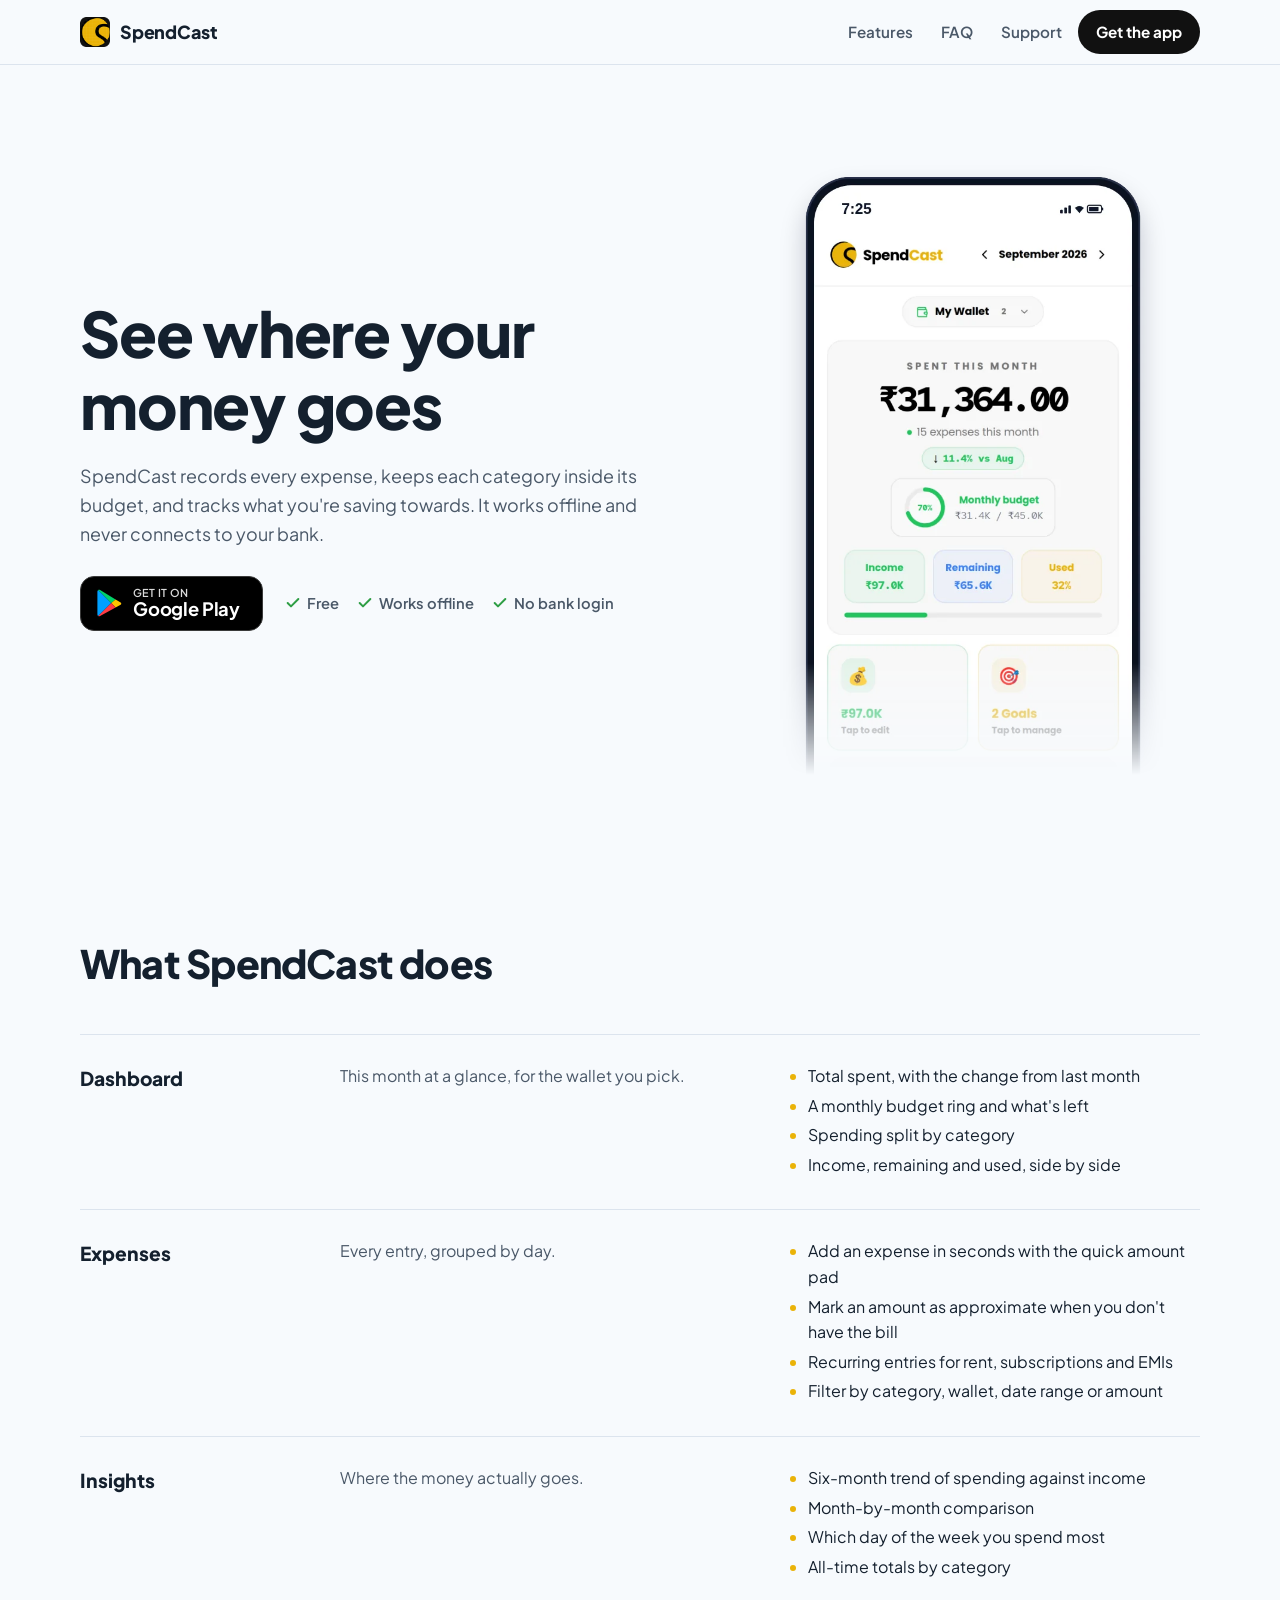
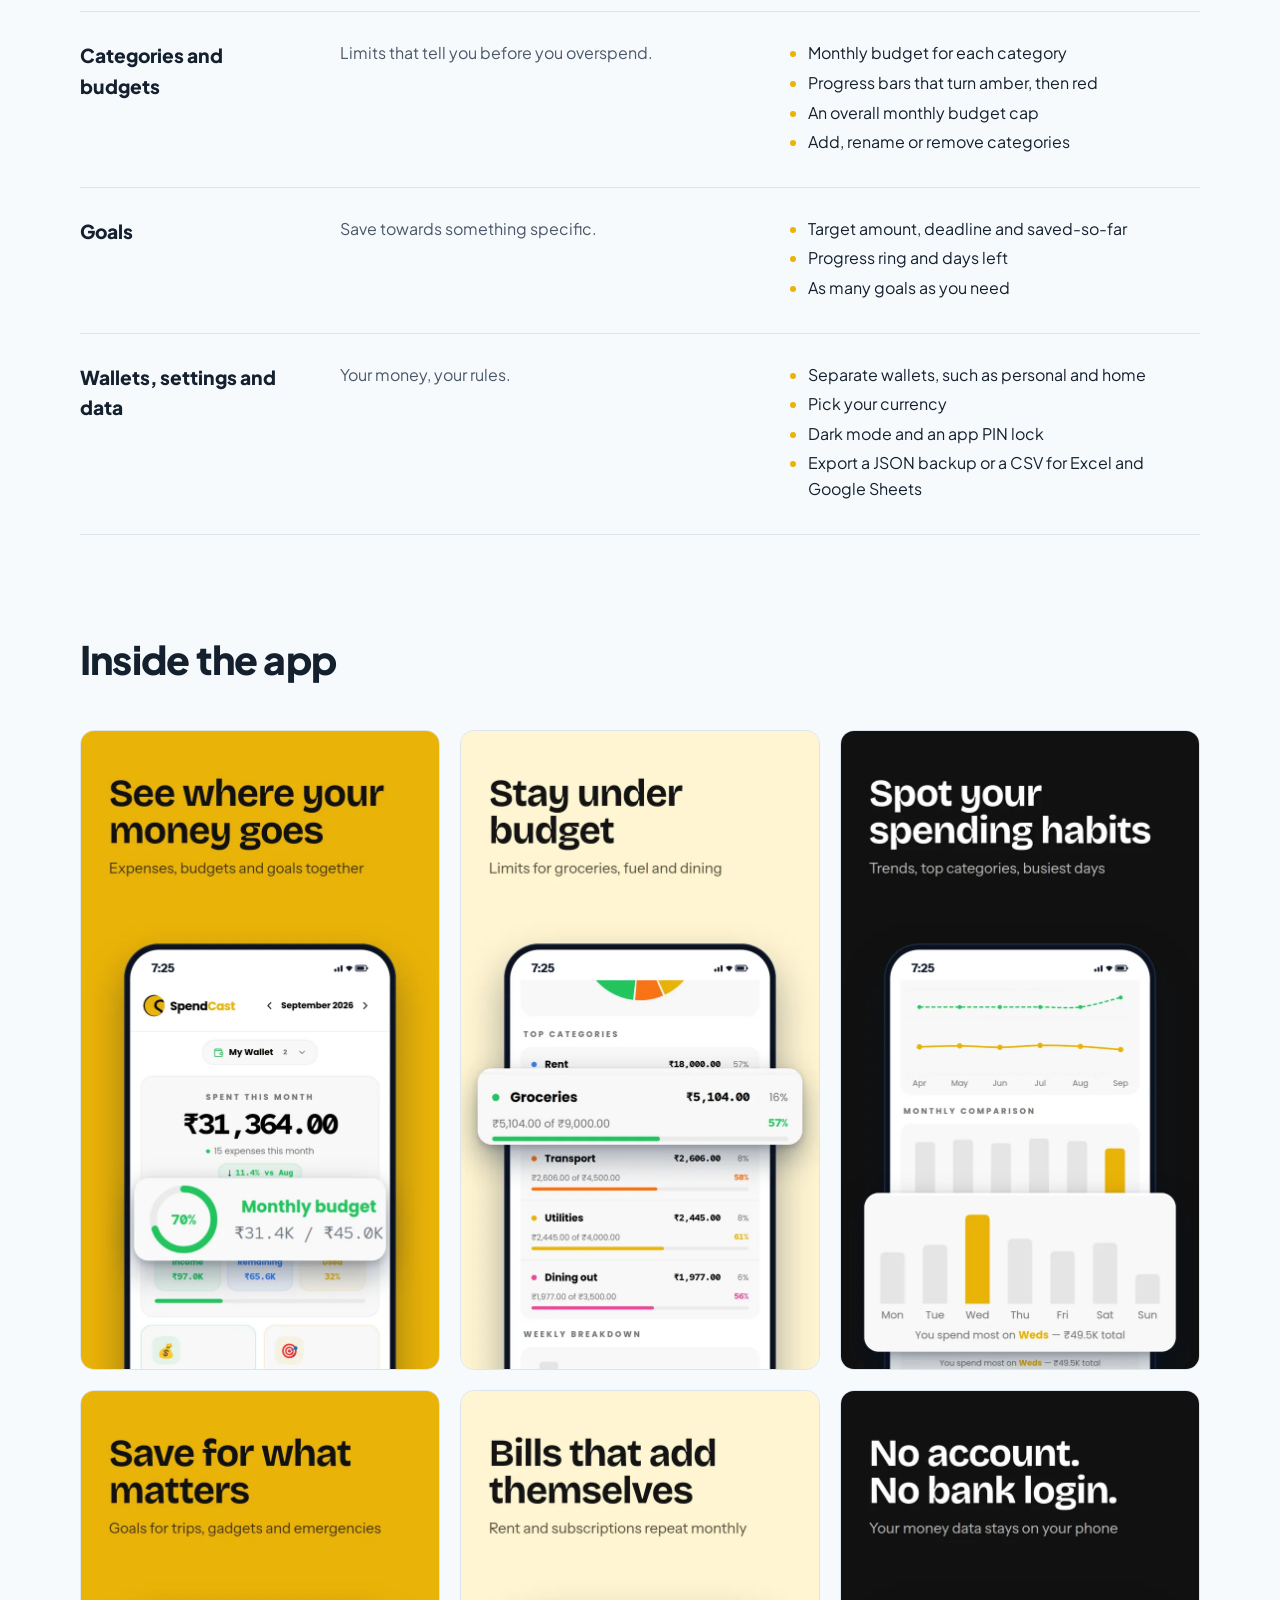
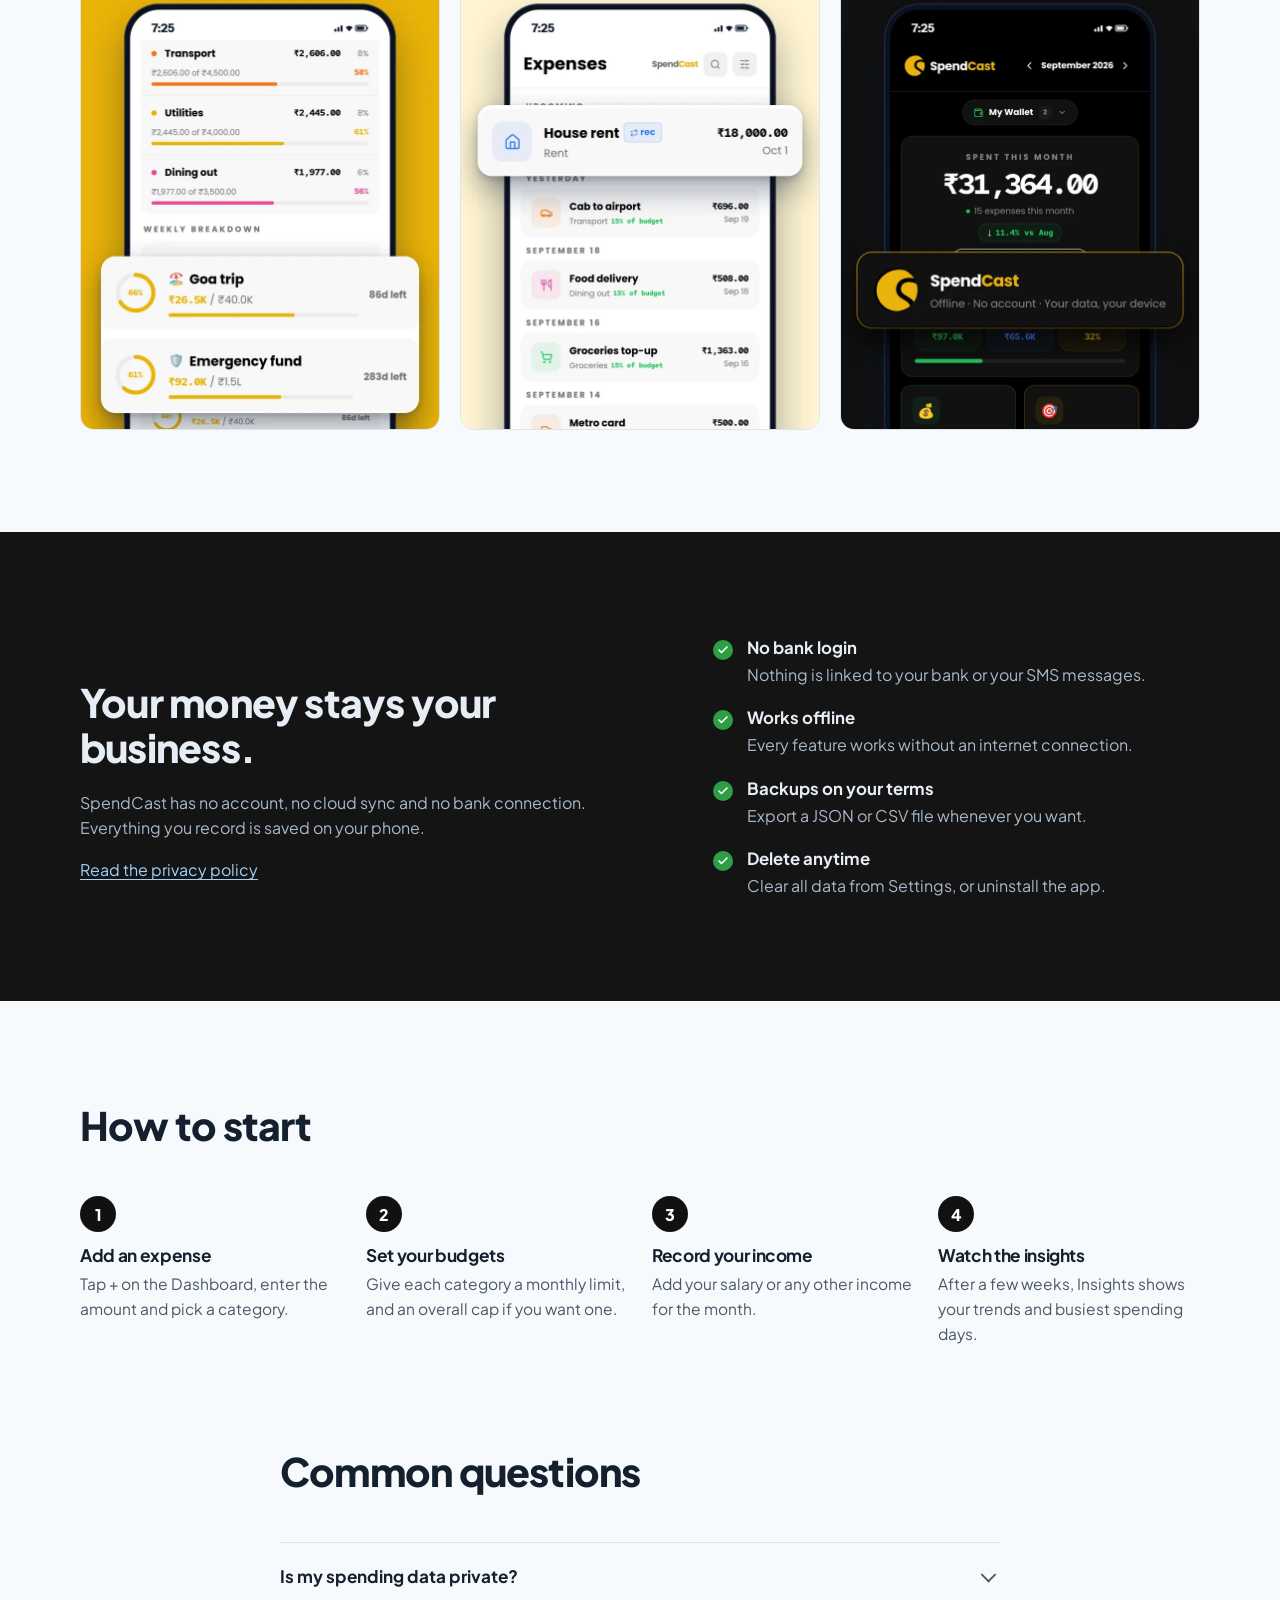
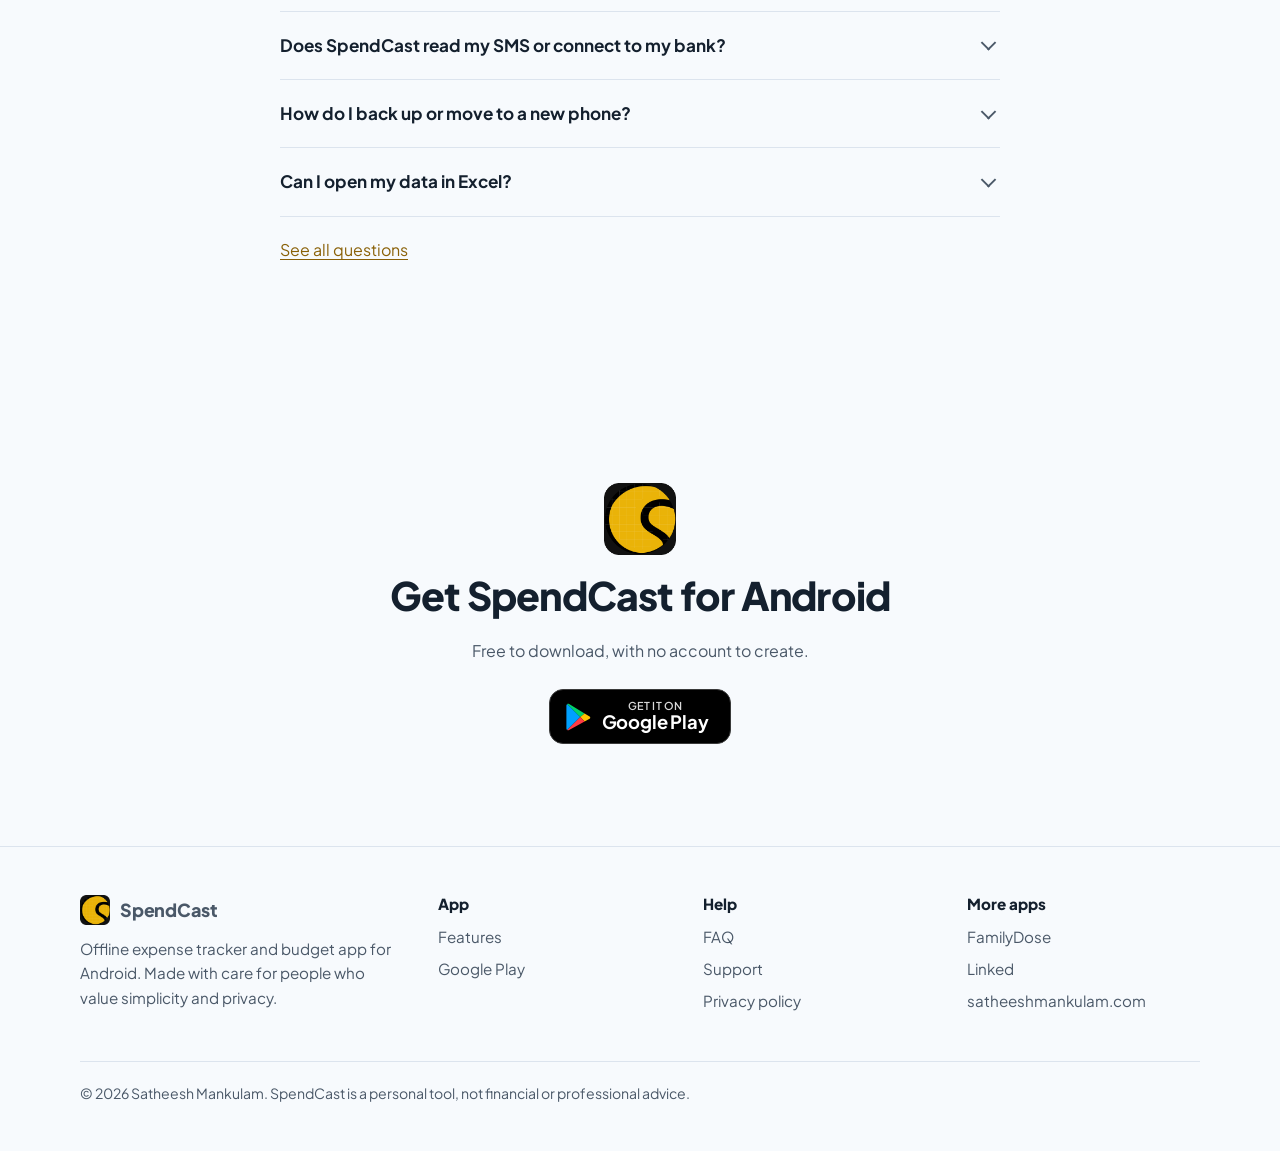
==== index.html @ 3e80326a "Add files via upload" ====
<!doctype html>
<html lang="en">
<head>
<meta charset="utf-8">
<meta name="viewport" content="width=device-width, initial-scale=1">
<title>SpendCast – Offline expense tracker and budget app for Android</title>
<meta name="description" content="Track daily expenses, set budgets for each category and save towards goals. Works offline, with no account and no bank login.">
<link rel="canonical" href="https://spendcast.netlify.app/">
<meta name="theme-color" content="#F7FAFD" media="(prefers-color-scheme: light)">
<meta name="theme-color" content="#0D1520" media="(prefers-color-scheme: dark)">
<link rel="icon" type="image/png" sizes="48x48" href="/assets/favicon-48.png">
<link rel="apple-touch-icon" href="/assets/apple-touch-icon.png">
<meta property="og:type" content="website">
<meta property="og:site_name" content="SpendCast">
<meta property="og:title" content="SpendCast – Offline expense tracker and budget app for Android">
<meta property="og:description" content="Track daily expenses, set budgets for each category and save towards goals. Works offline, with no account and no bank login.">
<meta property="og:url" content="https://spendcast.netlify.app/">
<meta property="og:image" content="https://spendcast.netlify.app/assets/og-image.png">
<meta name="twitter:card" content="summary_large_image">
<link rel="preconnect" href="https://fonts.googleapis.com">
<link rel="preconnect" href="https://fonts.gstatic.com" crossorigin>
<link rel="stylesheet" href="https://fonts.googleapis.com/css2?family=Plus+Jakarta+Sans:wght@400;600;700;800&display=swap">
<link rel="stylesheet" href="/assets/site.css">
<script src="/assets/analytics.js" defer></script>
<script type="application/ld+json">{"@context": "https://schema.org", "@type": "MobileApplication", "name": "SpendCast", "operatingSystem": "Android", "applicationCategory": "FinanceApplication", "description": "Track daily expenses, set budgets for each category and save towards goals. Works offline, with no account and no bank login.", "url": "https://spendcast.netlify.app/", "downloadUrl": "https://play.google.com/store/apps/details?id=com.satheesh.spendcast", "installUrl": "https://play.google.com/store/apps/details?id=com.satheesh.spendcast", "image": "https://spendcast.netlify.app/assets/logo-512.png", "screenshot": ["https://spendcast.netlify.app/assets/screenshot-01.webp", "https://spendcast.netlify.app/assets/screenshot-02.webp", "https://spendcast.netlify.app/assets/screenshot-03.webp", "https://spendcast.netlify.app/assets/screenshot-04.webp", "https://spendcast.netlify.app/assets/screenshot-05.webp", "https://spendcast.netlify.app/assets/screenshot-06.webp"], "offers": {"@type": "Offer", "price": "0", "priceCurrency": "INR"}, "author": {"@type": "Person", "name": "Satheesh Mankulam", "url": "https://satheeshmankulam.com"}}</script>
</head>
<body>
<a class="skip" href="#main">Skip to content</a>
<header class="site-header">
  <div class="wrap header-row">
    <a class="brand" href="/"><img src="/assets/logo-96.png" alt="" width="30" height="30">SpendCast</a>
    <button class="menu-btn" type="button" aria-expanded="false" aria-controls="site-nav">
      <span class="sr-only">Menu</span>
      <svg width="22" height="22" viewBox="0 0 24 24" fill="none" stroke="currentColor" stroke-width="2.2" stroke-linecap="round" aria-hidden="true"><line x1="4" y1="7" x2="20" y2="7"/><line x1="4" y1="12" x2="20" y2="12"/><line x1="4" y1="17" x2="20" y2="17"/></svg>
    </button>
    <nav class="nav" id="site-nav" aria-label="Main"><a href="/#features">Features</a><a href="/faq/">FAQ</a><a href="/support/">Support</a>
      <a class="btn" href="https://play.google.com/store/apps/details?id=com.satheesh.spendcast" rel="noopener">Get the app</a>
    </nav>
  </div>
</header>
<main id="main">
  <section class="hero"><div class="wrap hero-grid">
    <div>
      <h1>See where your money goes</h1>
      <p class="lede">SpendCast records every expense, keeps each category inside its budget, and tracks what you're saving towards. It works offline and never connects to your bank.</p>
      <div class="hero-actions"><a class="btn btn-play" href="https://play.google.com/store/apps/details?id=com.satheesh.spendcast" rel="noopener"><svg viewBox="0 0 26 28" aria-hidden="true"><path fill="#00A0FF" d="M1.2 1 14.3 14 1.2 27c-.5-.3-.8-.9-.8-1.6V2.6c0-.7.3-1.3.8-1.6z"/><path fill="#00D26A" d="M1.2 1c.5-.3 1.2-.3 1.9.1L18.6 10.6 14.3 14z"/><path fill="#FFC400" d="m18.6 10.6 5 2.8c.9.5.9 1.8 0 2.3l-5 2.8-4.3-4.5z"/><path fill="#FF3B44" d="M14.3 14l4.3 4.5L3.1 26.9c-.7.4-1.4.4-1.9.1z"/></svg><span><small>GET IT ON</small>Google Play</span></a><ul class="facts"><li><svg viewBox="0 0 24 24" fill="none" stroke="currentColor" stroke-width="3" stroke-linecap="round" stroke-linejoin="round" aria-hidden="true"><polyline points="20 6 9 17 4 12"/></svg>Free</li><li><svg viewBox="0 0 24 24" fill="none" stroke="currentColor" stroke-width="3" stroke-linecap="round" stroke-linejoin="round" aria-hidden="true"><polyline points="20 6 9 17 4 12"/></svg>Works offline</li><li><svg viewBox="0 0 24 24" fill="none" stroke="currentColor" stroke-width="3" stroke-linecap="round" stroke-linejoin="round" aria-hidden="true"><polyline points="20 6 9 17 4 12"/></svg>No bank login</li></ul></div>
    </div>
    <picture class="hero-phone">
      <source srcset="/assets/hero-phone-dark.webp" media="(prefers-color-scheme: dark)">
      <img src="/assets/hero-phone.webp" width="760" height="1040" alt="SpendCast dashboard showing this month's spending, the monthly budget ring and category totals">
    </picture>
  </div></section>

  <section class="section" id="features" aria-labelledby="ft"><div class="wrap">
    <div class="section-head"><h2 id="ft">What SpendCast does</h2></div>
    <div class="tab-groups"><div class="tab-group"><div class="tab-name">Dashboard</div><p>This month at a glance, for the wallet you pick.</p><ul><li>Total spent, with the change from last month</li><li>A monthly budget ring and what's left</li><li>Spending split by category</li><li>Income, remaining and used, side by side</li></ul></div><div class="tab-group"><div class="tab-name">Expenses</div><p>Every entry, grouped by day.</p><ul><li>Add an expense in seconds with the quick amount pad</li><li>Mark an amount as approximate when you don't have the bill</li><li>Recurring entries for rent, subscriptions and EMIs</li><li>Filter by category, wallet, date range or amount</li></ul></div><div class="tab-group"><div class="tab-name">Insights</div><p>Where the money actually goes.</p><ul><li>Six-month trend of spending against income</li><li>Month-by-month comparison</li><li>Which day of the week you spend most</li><li>All-time totals by category</li></ul></div><div class="tab-group"><div class="tab-name">Categories and budgets</div><p>Limits that tell you before you overspend.</p><ul><li>Monthly budget for each category</li><li>Progress bars that turn amber, then red</li><li>An overall monthly budget cap</li><li>Add, rename or remove categories</li></ul></div><div class="tab-group"><div class="tab-name">Goals</div><p>Save towards something specific.</p><ul><li>Target amount, deadline and saved-so-far</li><li>Progress ring and days left</li><li>As many goals as you need</li></ul></div><div class="tab-group"><div class="tab-name">Wallets, settings and data</div><p>Your money, your rules.</p><ul><li>Separate wallets, such as personal and home</li><li>Pick your currency</li><li>Dark mode and an app PIN lock</li><li>Export a JSON backup or a CSV for Excel and Google Sheets</li></ul></div></div>
  </div></section>

  <section class="section" style="padding-top:0" aria-labelledby="sc"><div class="wrap">
    <div class="section-head"><h2 id="sc">Inside the app</h2></div>
    <div class="screens"><figure><img src="/assets/screenshot-01.webp" width="720" height="1280" loading="lazy" alt="SpendCast screenshot 1"></figure><figure><img src="/assets/screenshot-02.webp" width="720" height="1280" loading="lazy" alt="SpendCast screenshot 2"></figure><figure><img src="/assets/screenshot-03.webp" width="720" height="1280" loading="lazy" alt="SpendCast screenshot 3"></figure><figure><img src="/assets/screenshot-04.webp" width="720" height="1280" loading="lazy" alt="SpendCast screenshot 4"></figure><figure><img src="/assets/screenshot-05.webp" width="720" height="1280" loading="lazy" alt="SpendCast screenshot 5"></figure><figure><img src="/assets/screenshot-06.webp" width="720" height="1280" loading="lazy" alt="SpendCast screenshot 6"></figure></div>
  </div></section>

  <section class="section band" aria-labelledby="pv"><div class="wrap band-grid">
    <div><h2 id="pv">Your money stays your business.</h2><p>SpendCast has no account, no cloud sync and no bank connection. Everything you record is saved on your phone.</p><p><a href="/privacy/">Read the privacy policy</a></p></div>
    <ul class="promise"><li><strong>No bank login</strong>Nothing is linked to your bank or your SMS messages.</li><li><strong>Works offline</strong>Every feature works without an internet connection.</li><li><strong>Backups on your terms</strong>Export a JSON or CSV file whenever you want.</li><li><strong>Delete anytime</strong>Clear all data from Settings, or uninstall the app.</li></ul>
  </div></section>

  <section class="section" aria-labelledby="hw"><div class="wrap">
    <div class="section-head"><h2 id="hw">How to start</h2></div>
    <ol class="steps"><li><h3>Add an expense</h3><p>Tap + on the Dashboard, enter the amount and pick a category.</p></li><li><h3>Set your budgets</h3><p>Give each category a monthly limit, and an overall cap if you want one.</p></li><li><h3>Record your income</h3><p>Add your salary or any other income for the month.</p></li><li><h3>Watch the insights</h3><p>After a few weeks, Insights shows your trends and busiest spending days.</p></li></ol>
  </div></section>

  <section class="section" style="padding-top:0" aria-labelledby="fq"><div class="narrow">
    <div class="section-head"><h2 id="fq">Common questions</h2></div>
    <div class="faq"><details><summary>Is my spending data private?</summary><div class="answer"><p>Yes. Everything you enter is stored only on your phone. SpendCast has no account, no cloud sync and no servers.</p></div></details><details><summary>Does SpendCast read my SMS or connect to my bank?</summary><div class="answer"><p>No. It never reads your messages and never connects to a bank. You enter expenses yourself, which is why it needs no sensitive permissions.</p></div></details><details><summary>How do I back up or move to a new phone?</summary><div class="answer"><p>Open Settings, tap Export / Backup and save the JSON file. On the new phone, install SpendCast and use Import / Restore.</p></div></details><details><summary>Can I open my data in Excel?</summary><div class="answer"><p>Yes. Settings has Export as CSV, which opens in Excel, Numbers or Google Sheets.</p></div></details></div>
    <p style="margin-top:20px"><a href="/faq/">See all questions</a></p>
  </div></section>

  <section class="section cta" aria-labelledby="ct"><div class="narrow">
    <img src="/assets/logo-512.png" width="72" height="72" alt="">
    <h2 id="ct">Get SpendCast for Android</h2>
    <p>Free to download, with no account to create.</p>
    <a class="btn btn-play" href="https://play.google.com/store/apps/details?id=com.satheesh.spendcast" rel="noopener"><svg viewBox="0 0 26 28" aria-hidden="true"><path fill="#00A0FF" d="M1.2 1 14.3 14 1.2 27c-.5-.3-.8-.9-.8-1.6V2.6c0-.7.3-1.3.8-1.6z"/><path fill="#00D26A" d="M1.2 1c.5-.3 1.2-.3 1.9.1L18.6 10.6 14.3 14z"/><path fill="#FFC400" d="m18.6 10.6 5 2.8c.9.5.9 1.8 0 2.3l-5 2.8-4.3-4.5z"/><path fill="#FF3B44" d="M14.3 14l4.3 4.5L3.1 26.9c-.7.4-1.4.4-1.9.1z"/></svg><span><small>GET IT ON</small>Google Play</span></a>
  </div></section>
</main>
<footer class="site-footer">
  <div class="wrap">
    <div class="footer-grid">
      <div>
        <a class="brand" href="/"><img src="/assets/logo-96.png" alt="" width="30" height="30">SpendCast</a>
        <p class="about" style="margin-top:12px">Offline expense tracker and budget app for Android. Made with care for people who value simplicity and privacy.</p>
      </div>
      <div><h2>App</h2><ul>
        <li><a href="/#features">Features</a></li>
        <li><a href="https://play.google.com/store/apps/details?id=com.satheesh.spendcast" rel="noopener">Google Play</a></li>
      </ul></div>
      <div><h2>Help</h2><ul>
        <li><a href="/faq/">FAQ</a></li>
        <li><a href="/support/">Support</a></li>
        <li><a href="/privacy/">Privacy policy</a></li>
      </ul></div>
      <div><h2>More apps</h2><ul><li><a href="https://play.google.com/store/apps/details?id=com.familydose.app" rel="noopener">FamilyDose</a></li><li><a href="https://play.google.com/store/apps/details?id=com.satheesh.linkvault" rel="noopener">Linked</a></li>
        <li><a href="https://satheeshmankulam.com" rel="noopener">satheeshmankulam.com</a></li>
      </ul></div>
    </div>
    <p class="footer-base">&copy; <span data-year>2026</span> Satheesh Mankulam. SpendCast is a personal tool, not financial or professional advice.</p>
  </div>
</footer>
<script src="/assets/site.js" defer></script>
</body>
</html>
---- assets/site.css ----
/* =========================================================
   FamilyDose website — shared styles
   Colours come from the app (blue #2196F3) and the logo (red/green).
   Edit the tokens below to re-theme every page at once.
   ========================================================= */

:root {
  --paper: #F7FAFD;
  --surface: #FFFFFF;
  --ink: #14202E;
  --ink-2: #4A5868;
  --line: #DCE4EE;
  --brand: #EAB308;
  --link: #8A6108;
  --btn-bg: #111111;
  --btn-ink: #FFFFFF;
  --tint: #FDF3CF;
  --red: #E53935;
  --green: #2E9E45;
  --band: #141414;
  --band-ink: #E7EDF5;
  --band-ink-2: #A9B8C9;

  --font: "Plus Jakarta Sans", system-ui, -apple-system, "Segoe UI", Roboto, sans-serif;
  --font-ml: "Noto Sans Malayalam", "Plus Jakarta Sans", sans-serif;
  --font-hi: "Noto Sans Devanagari", "Plus Jakarta Sans", sans-serif;

  --wrap: 1120px;
  --r-lg: 22px;
  --r-md: 14px;
  --r-sm: 10px;
}

@media (prefers-color-scheme: dark) {
  :root:not([data-theme="light"]) {
    --paper: #0D1520;
    --surface: #152131;
    --ink: #E7EDF5;
    --ink-2: #A3B3C5;
    --line: #243447;
    --link: #FACC15;
    --btn-bg: #EAB308;
    --btn-ink: #141414;
    --tint: #3A2D05;
    --red: #FF6B6B;
    --green: #5CCB72;
    --band: #152131;
  }
}
:root[data-theme="dark"] {
  --paper: #0D1520;
  --surface: #152131;
  --ink: #E7EDF5;
  --ink-2: #A3B3C5;
  --line: #243447;
  --link: #FACC15;
  --btn-bg: #EAB308;
  --btn-ink: #141414;
  --tint: #3A2D05;
  --red: #FF6B6B;
  --green: #5CCB72;
  --band: #152131;
}

/* ---------- Base ---------- */
*, *::before, *::after { box-sizing: border-box; }
html { -webkit-text-size-adjust: 100%; scroll-behavior: smooth; }
@media (prefers-reduced-motion: reduce) { html { scroll-behavior: auto; } }
body {
  margin: 0;
  background: var(--paper);
  color: var(--ink);
  font-family: var(--font);
  font-size: 1rem;
  line-height: 1.6;
  overflow-x: hidden;
}
img { max-width: 100%; height: auto; display: block; }
a { color: var(--link); text-underline-offset: 3px; }
a:hover { text-decoration-thickness: 2px; }
:focus-visible { outline: 3px solid var(--brand); outline-offset: 3px; border-radius: 6px; }
h1, h2, h3 { line-height: 1.15; letter-spacing: -0.02em; margin: 0 0 0.5em; }
h1 { font-size: clamp(2.3rem, 5.2vw, 3.9rem); font-weight: 800; }
h2 { font-size: clamp(1.7rem, 3.2vw, 2.45rem); font-weight: 800; }
h3 { font-size: 1.25rem; font-weight: 700; }
p { margin: 0 0 1em; }
.wrap { width: min(100% - 40px, var(--wrap)); margin-inline: auto; }
.narrow { width: min(100% - 40px, 720px); margin-inline: auto; }
.muted { color: var(--ink-2); }
.skip {
  position: absolute; left: -999px; top: 8px; padding: 10px 14px;
  background: var(--surface); color: var(--ink); z-index: 100; border-radius: var(--r-sm);
}
.skip:focus { left: 8px; }
.sr-only { position: absolute; width: 1px; height: 1px; overflow: hidden; clip: rect(0 0 0 0); white-space: nowrap; }

/* ---------- Header ---------- */
.site-header {
  position: sticky; top: 0; z-index: 50;
  background: color-mix(in srgb, var(--paper) 88%, transparent);
  backdrop-filter: saturate(1.4) blur(10px);
  -webkit-backdrop-filter: saturate(1.4) blur(10px);
  border-bottom: 1px solid var(--line);
}
.header-row { display: flex; align-items: center; gap: 24px; min-height: 64px; }
.brand { display: flex; align-items: center; gap: 10px; color: var(--ink); text-decoration: none; font-weight: 800; font-size: 1.12rem; letter-spacing: -0.01em; }
.brand img { width: 30px; height: 30px; }
.nav { margin-left: auto; display: flex; align-items: center; gap: 4px; }
.nav a:not(.btn) {
  color: var(--ink-2); text-decoration: none; font-weight: 600; font-size: 0.95rem;
  padding: 8px 12px; border-radius: var(--r-sm);
}
.nav a:not(.btn):hover { color: var(--ink); background: var(--tint); }
.nav a[aria-current="page"] { color: var(--ink); }
.menu-btn { display: none; }

@media (max-width: 820px) {
  .menu-btn {
    display: inline-flex; margin-left: auto; align-items: center; justify-content: center;
    width: 44px; height: 44px; border: 1px solid var(--line); border-radius: var(--r-sm);
    background: var(--surface); color: var(--ink); cursor: pointer;
  }
  .nav {
    display: none; position: absolute; left: 0; right: 0; top: 100%;
    flex-direction: column; align-items: stretch; gap: 0;
    background: var(--paper); border-bottom: 1px solid var(--line); padding: 8px 20px 16px;
  }
  .nav.open { display: flex; }
  .nav a:not(.btn) { padding: 12px 4px; font-size: 1rem; border-radius: 0; border-bottom: 1px solid var(--line); }
  .nav .btn { margin-top: 12px; justify-content: center; }
}

/* ---------- Buttons ---------- */
.btn {
  display: inline-flex; align-items: center; gap: 10px;
  font: inherit; font-weight: 700; font-size: 0.95rem;
  padding: 10px 18px; border-radius: 999px; text-decoration: none; cursor: pointer;
  background: var(--btn-bg); color: var(--btn-ink); border: 0;
}
.btn:hover { filter: brightness(1.06); }
.btn-play {
  background: #000; color: #fff; padding: 10px 22px 10px 16px; border-radius: 14px;
  border: 1px solid #3a3a3a; line-height: 1.1;
}
.btn-play svg { width: 26px; height: 28px; flex: none; }
.btn-play small { display: block; font-size: 0.68rem; font-weight: 600; opacity: 0.85; letter-spacing: 0.02em; }
.btn-play span { font-size: 1.15rem; font-weight: 700; letter-spacing: -0.01em; }

/* ---------- Hero ---------- */
.hero { padding: clamp(40px, 7vw, 88px) 0 clamp(32px, 5vw, 64px); }
.hero-grid { display: grid; grid-template-columns: 1.15fr 0.85fr; gap: clamp(24px, 4vw, 56px); align-items: center; }
.hero h1 { margin-bottom: 0.35em; max-width: 15ch; }
.said-in { margin: 0 0 28px; padding: 0; list-style: none; display: grid; gap: 6px; }
.said-in li { color: var(--ink-2); font-weight: 600; font-size: clamp(1.05rem, 2vw, 1.35rem); line-height: 1.45; }
.said-in li:lang(ml) { font-family: var(--font-ml); }
.said-in li:lang(hi) { font-family: var(--font-hi); }
.hero .lede { font-size: 1.12rem; color: var(--ink-2); max-width: 46ch; margin-bottom: 28px; }
.hero-actions { display: flex; flex-wrap: wrap; align-items: center; gap: 14px 22px; }
.facts { display: flex; flex-wrap: wrap; gap: 8px 18px; margin: 0; padding: 0; list-style: none; font-size: 0.92rem; font-weight: 600; color: var(--ink-2); }
.facts li { display: flex; align-items: center; gap: 6px; }
.facts svg { width: 16px; height: 16px; color: var(--green); flex: none; }
.hero-phone {
  display: block; justify-self: center; width: min(100%, 460px);
  -webkit-mask-image: linear-gradient(to bottom, #000 82%, transparent 100%);
          mask-image: linear-gradient(to bottom, #000 82%, transparent 100%);
}
@media (max-width: 820px) {
  .hero-grid { grid-template-columns: 1fr; }
  .hero-phone { width: min(100%, 340px); order: 2; }
}

/* ---------- Sections ---------- */
.section { padding: clamp(56px, 8vw, 104px) 0; }
.section-head { max-width: 640px; margin-bottom: clamp(28px, 4vw, 48px); }
.section-head p { font-size: 1.08rem; color: var(--ink-2); margin: 0; }

/* Features grouped by the app's own tabs */
.tab-groups { display: grid; gap: 0; border-top: 1px solid var(--line); }
.tab-group {
  display: grid; grid-template-columns: 220px 1fr 1fr; gap: 12px 40px;
  padding: 28px 0; border-bottom: 1px solid var(--line); align-items: start;
}
.tab-name { display: flex; align-items: center; gap: 12px; font-weight: 800; font-size: 1.2rem; }
.tab-icon {
  width: 40px; height: 40px; border-radius: 12px; display: grid; place-items: center;
  background: var(--tint); color: var(--brand); flex: none;
}
.tab-icon svg { width: 20px; height: 20px; }
.tab-group p { margin: 0; color: var(--ink-2); }
.tab-group ul { margin: 0; padding-left: 1.1em; }
.tab-group li { margin-bottom: 4px; }
.tab-group li::marker { color: var(--brand); }
@media (max-width: 900px) {
  .tab-group { grid-template-columns: 1fr; gap: 10px; }
}

/* Screens */
.screens {
  display: grid; grid-template-columns: repeat(3, 1fr); gap: 20px;
}
.screens figure { margin: 0; }
.screens img { border-radius: var(--r-md); border: 1px solid var(--line); aspect-ratio: 9 / 16; object-fit: cover; width: 100%; }
@media (max-width: 820px) {
  .screens {
    grid-template-columns: none; grid-auto-flow: column; grid-auto-columns: 62%;
    overflow-x: auto; scroll-snap-type: x mandatory; padding-bottom: 12px;
    margin-inline: -20px; padding-inline: 20px; scroll-padding-inline: 20px;
  }
  .screens figure { scroll-snap-align: start; }
}

/* Privacy band */
.band { background: var(--band); color: var(--band-ink); }
:root[data-theme="dark"] .band { border-block: 1px solid var(--line); }
@media (prefers-color-scheme: dark) { :root:not([data-theme="light"]) .band { border-block: 1px solid var(--line); } }
.band h2 { max-width: 20ch; }
.band p, .band li { color: var(--band-ink-2); }
.band a { color: #9FD2FB; }
.band-grid { display: grid; grid-template-columns: 1.2fr 1fr; gap: 48px; align-items: end; }
.promise { list-style: none; margin: 0; padding: 0; display: grid; gap: 18px; }
.promise li { padding-left: 34px; position: relative; }
.promise strong { color: var(--band-ink); display: block; font-size: 1.05rem; }
.promise li::before {
  content: ""; position: absolute; left: 0; top: 5px; width: 20px; height: 20px; border-radius: 50%;
  background: #2E9E45 url("data:image/svg+xml,%3Csvg xmlns='http://www.w3.org/2000/svg' viewBox='0 0 24 24' fill='none' stroke='white' stroke-width='3.2' stroke-linecap='round' stroke-linejoin='round'%3E%3Cpolyline points='20 6 9 17 4 12'/%3E%3C/svg%3E") center / 12px no-repeat;
}
@media (max-width: 820px) { .band-grid { grid-template-columns: 1fr; gap: 28px; } }

/* Steps (a real sequence, so numbers carry meaning) */
.steps { list-style: none; counter-reset: step; margin: 0; padding: 0; display: grid; grid-template-columns: repeat(4, 1fr); gap: 24px; }
.steps li { counter-increment: step; }
.steps li::before {
  content: counter(step); display: grid; place-items: center; width: 36px; height: 36px; border-radius: 50%;
  background: var(--btn-bg); color: var(--btn-ink); font-weight: 800; margin-bottom: 14px;
}
.steps h3 { font-size: 1.08rem; margin-bottom: 6px; }
.steps p { color: var(--ink-2); margin: 0; font-size: 0.97rem; }
@media (max-width: 900px) { .steps { grid-template-columns: 1fr 1fr; } }
@media (max-width: 520px) { .steps { grid-template-columns: 1fr; } }

.video-row {
  margin-top: 40px; display: flex; flex-wrap: wrap; align-items: center; justify-content: space-between; gap: 16px;
  padding: 20px 24px; border: 1px solid var(--line); border-radius: var(--r-lg); background: var(--surface);
}
.video-row p { margin: 0; }

/* FAQ (native details/summary: keyboard + screen-reader friendly) */
.faq { border-top: 1px solid var(--line); }
.faq details { border-bottom: 1px solid var(--line); }
.faq summary {
  list-style: none; cursor: pointer; padding: 20px 40px 20px 0; position: relative;
  font-weight: 700; font-size: 1.07rem;
}
.faq summary::-webkit-details-marker { display: none; }
.faq summary::after {
  content: ""; position: absolute; right: 6px; top: 50%; width: 11px; height: 11px;
  border-right: 2.5px solid var(--ink-2); border-bottom: 2.5px solid var(--ink-2);
  transform: translateY(-70%) rotate(45deg); transition: transform .2s ease;
}
.faq details[open] summary::after { transform: translateY(-30%) rotate(-135deg); }
@media (prefers-reduced-motion: reduce) { .faq summary::after { transition: none; } }
.faq .answer { padding: 0 0 20px; color: var(--ink-2); max-width: 68ch; }
.faq .answer p:last-child { margin-bottom: 0; }

/* CTA */
.cta { text-align: center; }
.cta img { width: 72px; height: 72px; margin: 0 auto 18px; }
.cta p { color: var(--ink-2); max-width: 44ch; margin: 0 auto 26px; }
.cta .btn-play { margin: 0 auto; }

/* ---------- Inner pages ---------- */
.page-head { padding: clamp(40px, 6vw, 72px) 0 12px; }
.page-head p { font-size: 1.1rem; color: var(--ink-2); max-width: 60ch; }
.prose { padding-bottom: clamp(56px, 8vw, 96px); }
.prose h2 { font-size: 1.45rem; margin-top: 2.2em; }
.prose h3 { margin-top: 1.6em; }
.prose p, .prose li { max-width: 68ch; }
.prose ul, .prose ol { padding-left: 1.3em; }
.prose li { margin-bottom: 6px; }
.meta { font-size: 0.92rem; color: var(--ink-2); }
.note {
  border: 1px solid var(--line); background: var(--surface); border-radius: var(--r-md);
  padding: 18px 20px; margin: 24px 0;
}
.note p:last-child { margin-bottom: 0; }
.contact-card {
  display: flex; flex-wrap: wrap; align-items: center; justify-content: space-between; gap: 16px;
  background: var(--tint); border-radius: var(--r-lg); padding: 24px; margin: 24px 0;
}
.contact-card h2 { margin: 0 0 4px; font-size: 1.25rem; }
.contact-card p { margin: 0; color: var(--ink-2); }
.toc { display: flex; flex-wrap: wrap; gap: 8px; margin: 20px 0 0; padding: 0; list-style: none; }
.toc a {
  display: inline-block; padding: 7px 14px; border-radius: 999px; border: 1px solid var(--line);
  background: var(--surface); color: var(--ink); text-decoration: none; font-weight: 600; font-size: 0.92rem;
}
.toc a:hover { border-color: var(--brand); }

/* Changelog */
.release { border-top: 1px solid var(--line); padding: 28px 0; display: grid; grid-template-columns: 180px 1fr; gap: 12px 32px; }
.release h2 { font-size: 1.35rem; margin: 0; }
.release .when { color: var(--ink-2); font-size: 0.95rem; margin: 4px 0 0; }
.release h3 { font-size: 1rem; margin: 0 0 6px; }
.release ul { margin: 0 0 16px; padding-left: 1.2em; }
.current { display: inline-block; margin-top: 8px; font-size: 0.8rem; font-weight: 700; padding: 3px 10px; border-radius: 999px; background: var(--tint); color: var(--link); }
@media (max-width: 640px) { .release { grid-template-columns: 1fr; } }

/* Blog */
.posts { list-style: none; margin: 0; padding: 0; border-top: 1px solid var(--line); }
.posts li { border-bottom: 1px solid var(--line); }
.posts a { display: block; padding: 26px 0; text-decoration: none; color: inherit; }
.posts a:hover h2 { color: var(--link); }
.posts h2 { font-size: 1.35rem; margin: 0 0 6px; }
.posts p { color: var(--ink-2); margin: 0 0 8px; max-width: 64ch; }
.posts .meta { margin: 0; }

/* ---------- Footer ---------- */
.site-footer { border-top: 1px solid var(--line); padding: 48px 0 32px; font-size: 0.95rem; }
.footer-grid { display: grid; grid-template-columns: 1.4fr 1fr 1fr 1fr; gap: 32px; }
.footer-grid h2 { font-size: 0.95rem; letter-spacing: 0; margin: 0 0 12px; }
.footer-grid ul { list-style: none; margin: 0; padding: 0; display: grid; gap: 8px; }
.footer-grid a { color: var(--ink-2); text-decoration: none; }
.footer-grid a:hover { color: var(--ink); text-decoration: underline; }
.footer-grid .about { color: var(--ink-2); max-width: 34ch; }
.footer-base { margin-top: 36px; padding-top: 20px; border-top: 1px solid var(--line); color: var(--ink-2); font-size: 0.88rem; }
@media (max-width: 820px) { .footer-grid { grid-template-columns: 1fr 1fr; } .footer-grid > :first-child { grid-column: 1 / -1; } }
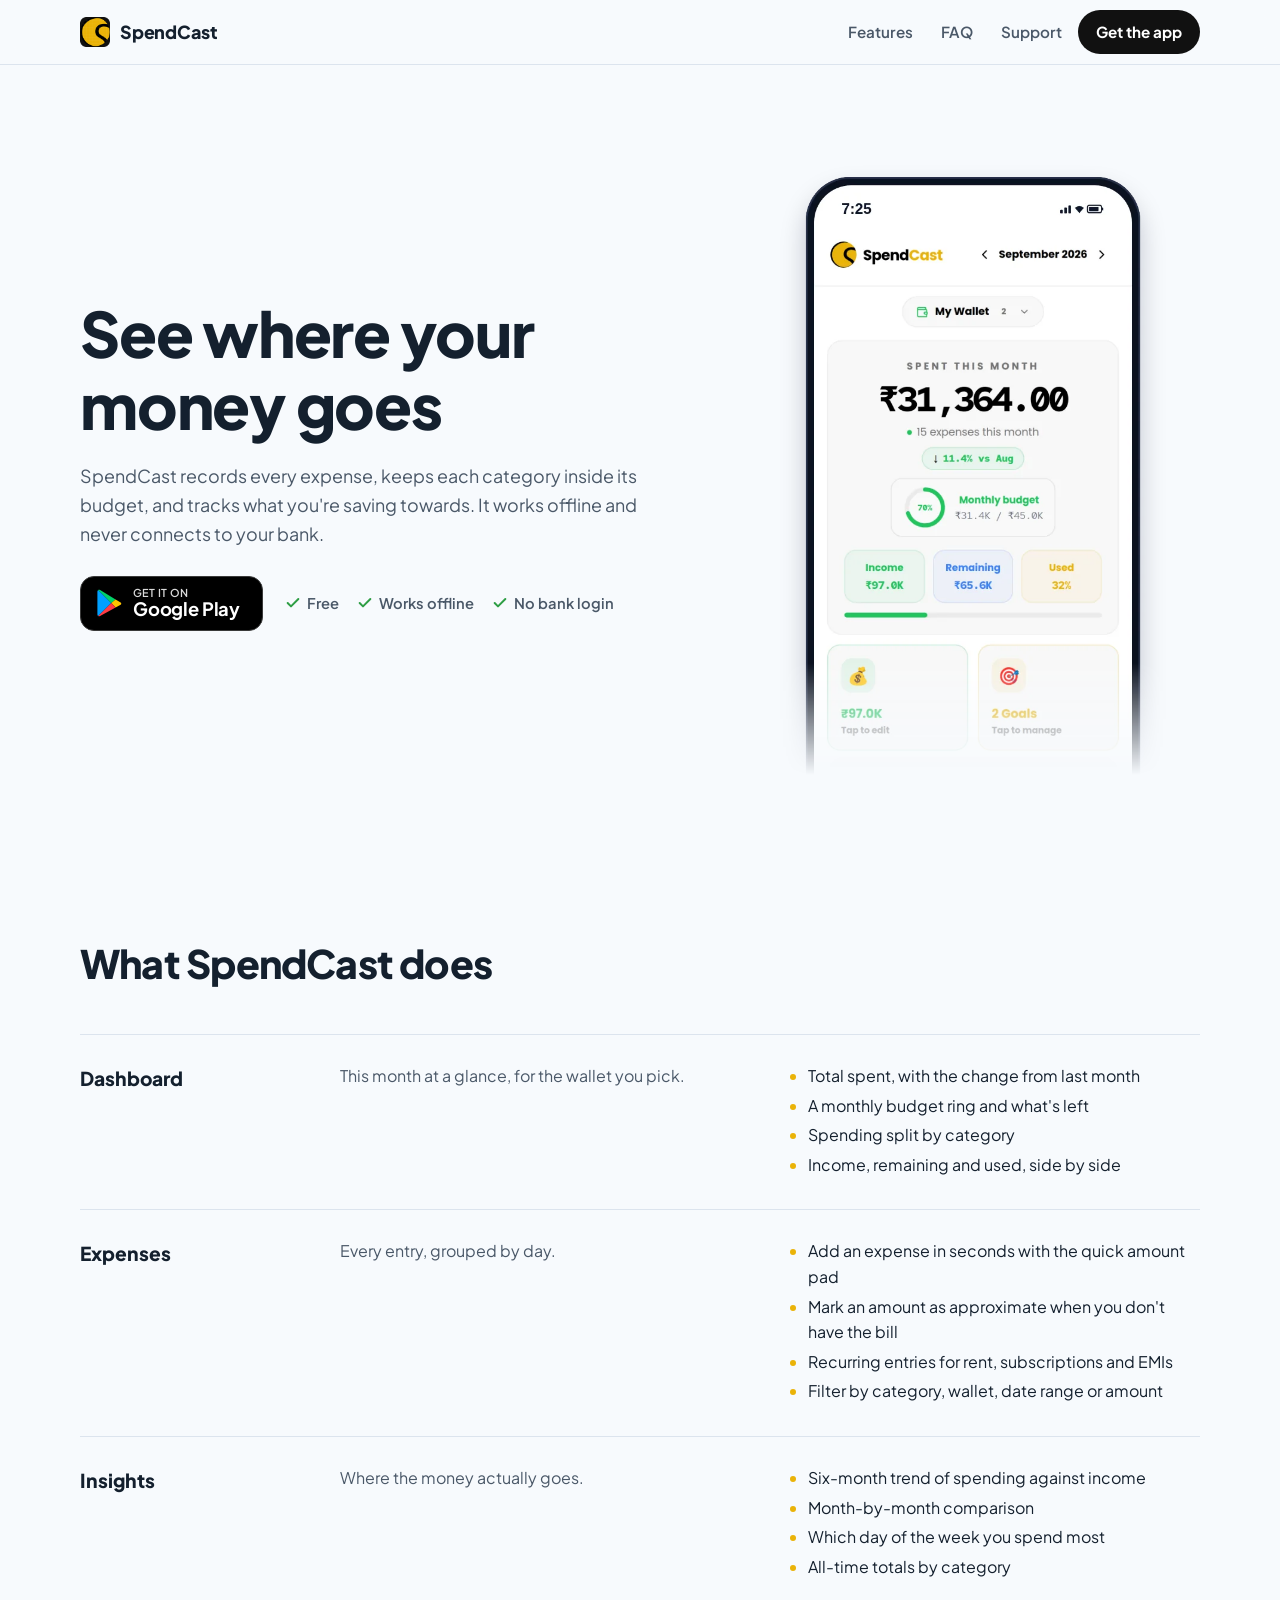
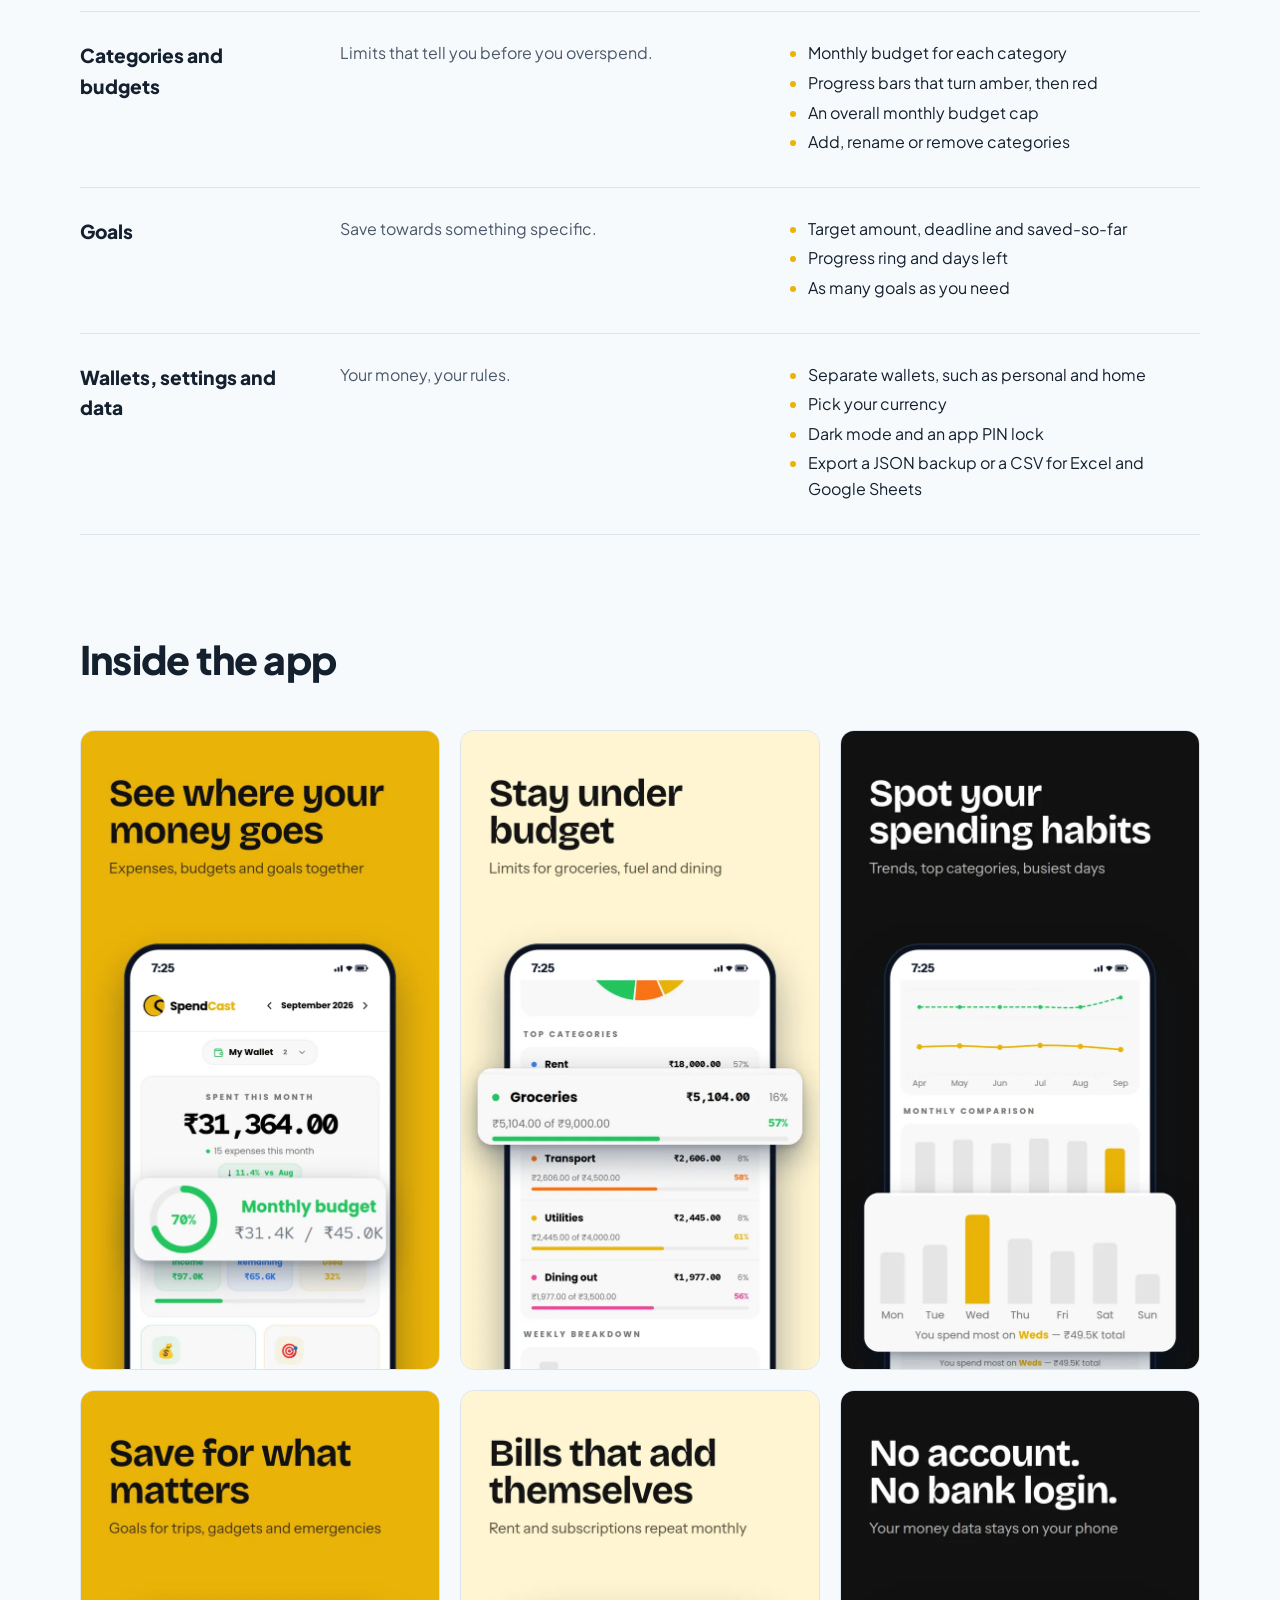
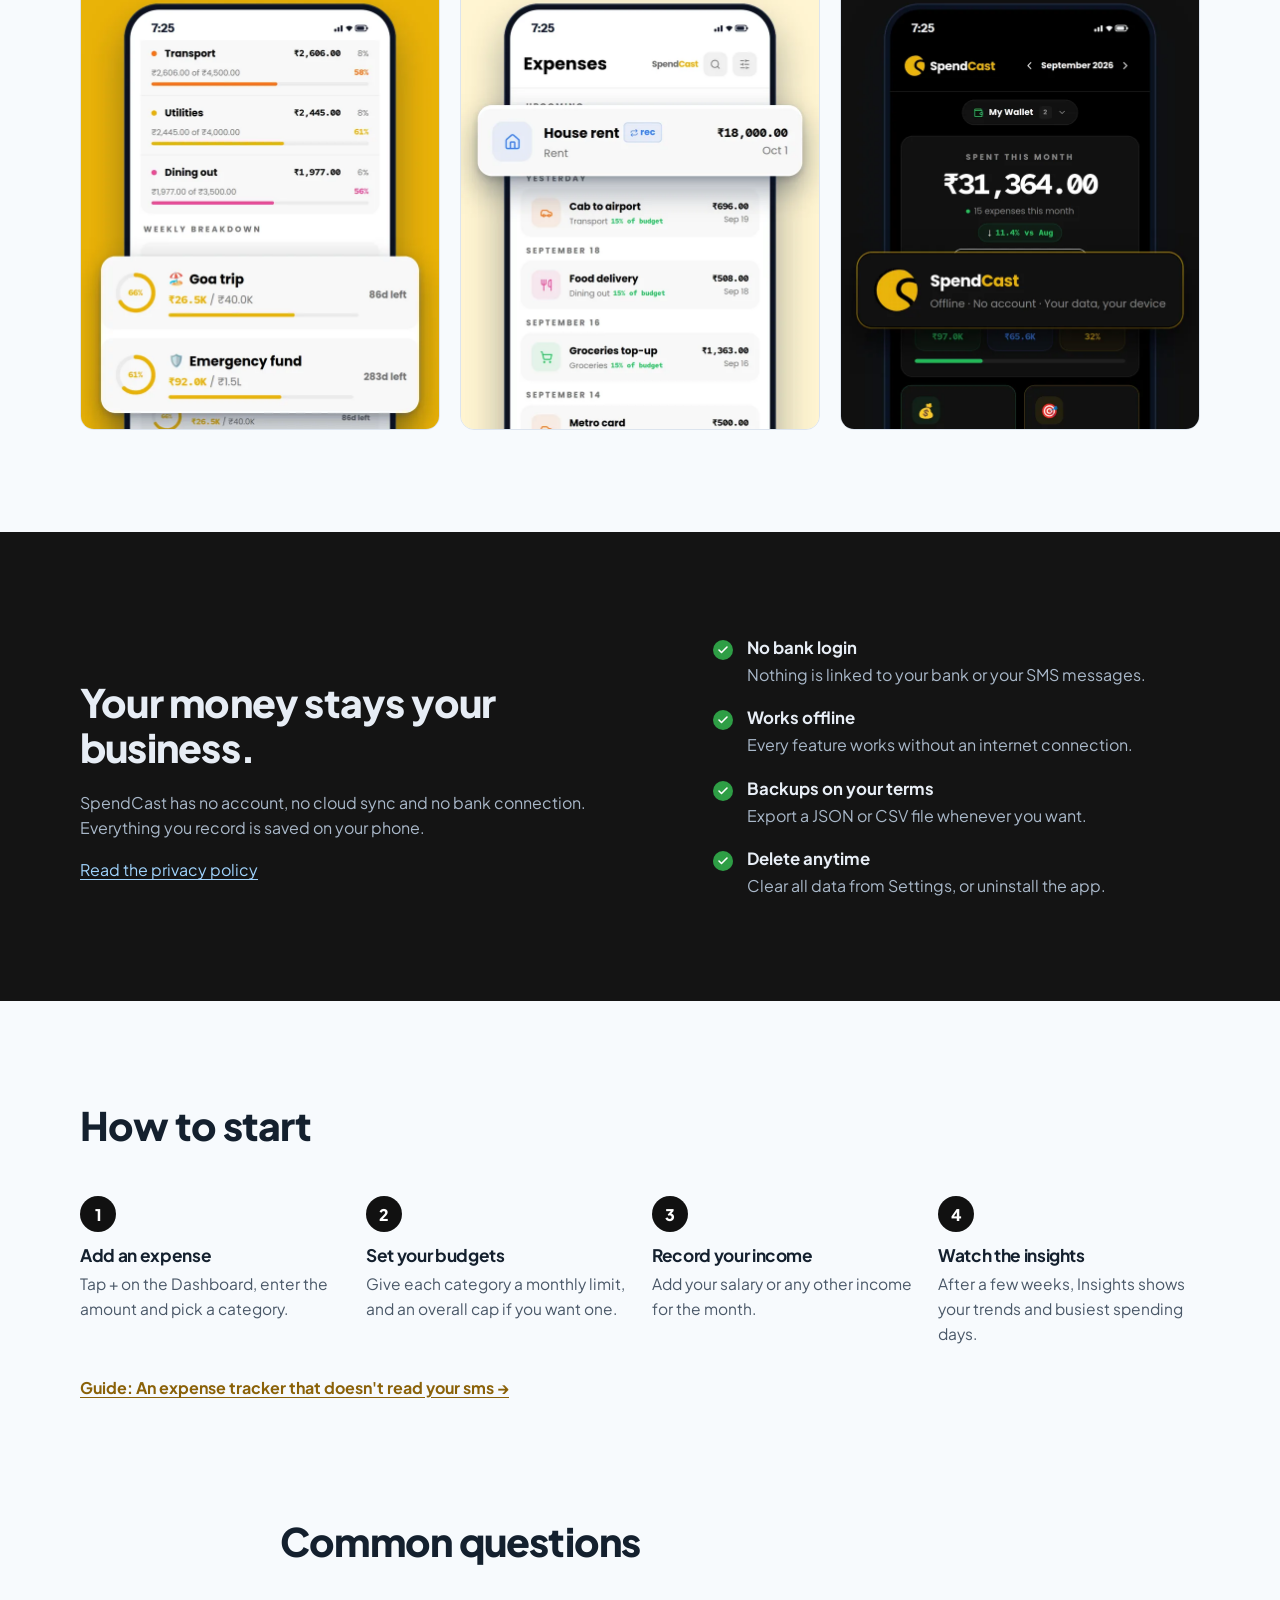
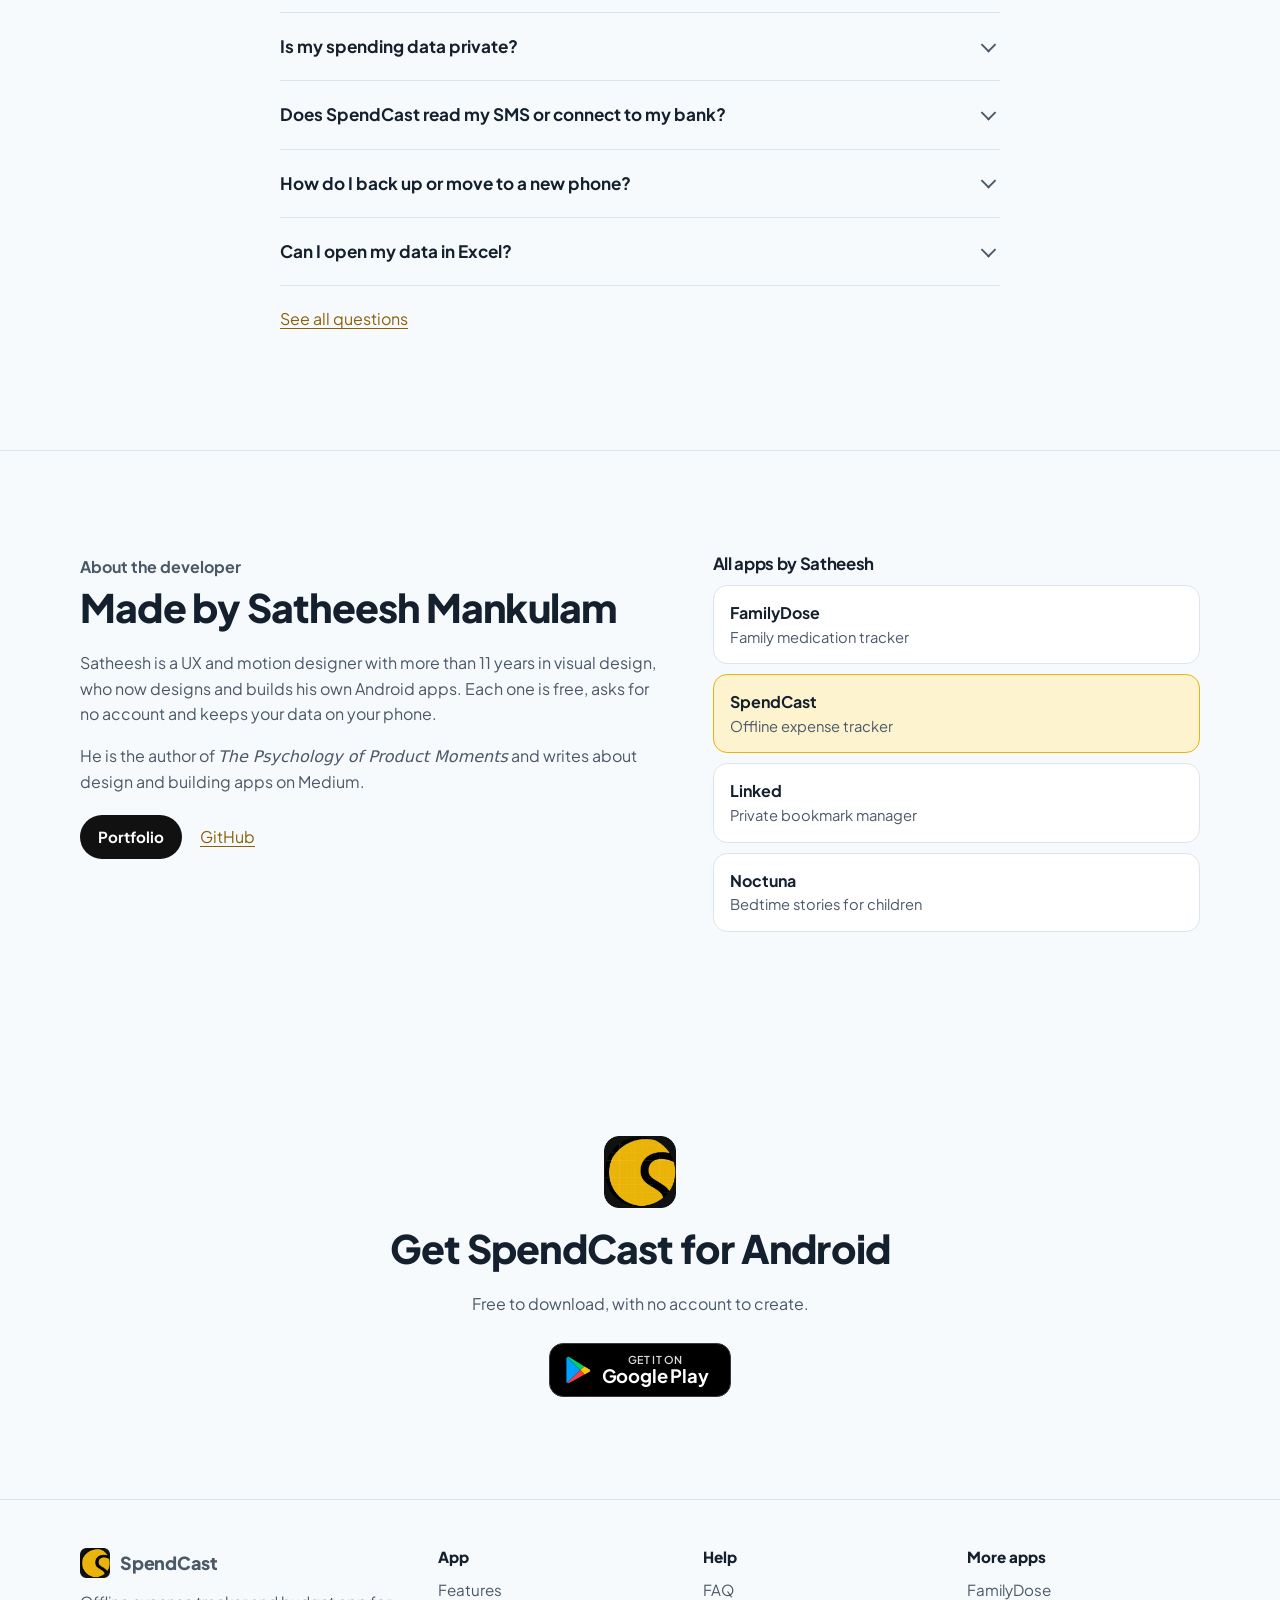
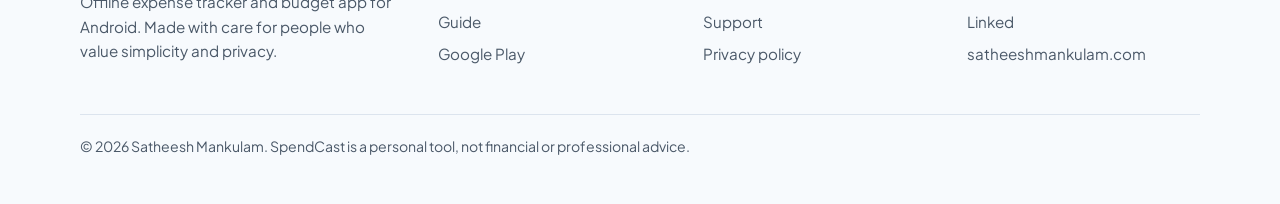
==== commit b61cceac: "Add files via upload" ====
--- a/index.html
+++ b/index.html
@@ -22,7 +22,7 @@
 <link rel="stylesheet" href="https://fonts.googleapis.com/css2?family=Plus+Jakarta+Sans:wght@400;600;700;800&display=swap">
 <link rel="stylesheet" href="/assets/site.css">
 <script src="/assets/analytics.js" defer></script>
-<script type="application/ld+json">{"@context": "https://schema.org", "@type": "MobileApplication", "name": "SpendCast", "operatingSystem": "Android", "applicationCategory": "FinanceApplication", "description": "Track daily expenses, set budgets for each category and save towards goals. Works offline, with no account and no bank login.", "url": "https://spendcast.netlify.app/", "downloadUrl": "https://play.google.com/store/apps/details?id=com.satheesh.spendcast", "installUrl": "https://play.google.com/store/apps/details?id=com.satheesh.spendcast", "image": "https://spendcast.netlify.app/assets/logo-512.png", "screenshot": ["https://spendcast.netlify.app/assets/screenshot-01.webp", "https://spendcast.netlify.app/assets/screenshot-02.webp", "https://spendcast.netlify.app/assets/screenshot-03.webp", "https://spendcast.netlify.app/assets/screenshot-04.webp", "https://spendcast.netlify.app/assets/screenshot-05.webp", "https://spendcast.netlify.app/assets/screenshot-06.webp"], "offers": {"@type": "Offer", "price": "0", "priceCurrency": "INR"}, "author": {"@type": "Person", "name": "Satheesh Mankulam", "url": "https://satheeshmankulam.com"}}</script>
+<script type="application/ld+json">{"@context": "https://schema.org", "@type": "MobileApplication", "name": "SpendCast", "operatingSystem": "Android", "applicationCategory": "FinanceApplication", "description": "Track daily expenses, set budgets for each category and save towards goals. Works offline, with no account and no bank login.", "url": "https://spendcast.netlify.app/", "downloadUrl": "https://play.google.com/store/apps/details?id=com.satheesh.spendcast", "installUrl": "https://play.google.com/store/apps/details?id=com.satheesh.spendcast", "image": "https://spendcast.netlify.app/assets/logo-512.png", "screenshot": ["https://spendcast.netlify.app/assets/screenshot-01.webp", "https://spendcast.netlify.app/assets/screenshot-02.webp", "https://spendcast.netlify.app/assets/screenshot-03.webp", "https://spendcast.netlify.app/assets/screenshot-04.webp", "https://spendcast.netlify.app/assets/screenshot-05.webp", "https://spendcast.netlify.app/assets/screenshot-06.webp"], "offers": {"@type": "Offer", "price": "0", "priceCurrency": "INR"}, "author": {"@type": "Person", "name": "Satheesh Mankulam", "url": "https://satheeshmankulam.com"}}</script><script type="application/ld+json">{"@context": "https://schema.org", "@type": "Person", "name": "Satheesh Mankulam", "url": "https://satheeshmankulam.com", "jobTitle": "UX Designer", "sameAs": ["https://satheeshmankulam.com", "https://github.com/satheeshmankulam-del"], "knowsAbout": ["UX design", "Motion design", "Android app development"]}</script>
 </head>
 <body>
 <a class="skip" href="#main">Skip to content</a>
@@ -69,12 +69,28 @@
   <section class="section" aria-labelledby="hw"><div class="wrap">
     <div class="section-head"><h2 id="hw">How to start</h2></div>
     <ol class="steps"><li><h3>Add an expense</h3><p>Tap + on the Dashboard, enter the amount and pick a category.</p></li><li><h3>Set your budgets</h3><p>Give each category a monthly limit, and an overall cap if you want one.</p></li><li><h3>Record your income</h3><p>Add your salary or any other income for the month.</p></li><li><h3>Watch the insights</h3><p>After a few weeks, Insights shows your trends and busiest spending days.</p></li></ol>
+    <p class="guide-link"><a href="/expense-tracker-without-sms-permission/">Guide: An expense tracker that doesn't read your sms →</a></p>
   </div></section>
 
   <section class="section" style="padding-top:0" aria-labelledby="fq"><div class="narrow">
     <div class="section-head"><h2 id="fq">Common questions</h2></div>
     <div class="faq"><details><summary>Is my spending data private?</summary><div class="answer"><p>Yes. Everything you enter is stored only on your phone. SpendCast has no account, no cloud sync and no servers.</p></div></details><details><summary>Does SpendCast read my SMS or connect to my bank?</summary><div class="answer"><p>No. It never reads your messages and never connects to a bank. You enter expenses yourself, which is why it needs no sensitive permissions.</p></div></details><details><summary>How do I back up or move to a new phone?</summary><div class="answer"><p>Open Settings, tap Export / Backup and save the JSON file. On the new phone, install SpendCast and use Import / Restore.</p></div></details><details><summary>Can I open my data in Excel?</summary><div class="answer"><p>Yes. Settings has Export as CSV, which opens in Excel, Numbers or Google Sheets.</p></div></details></div>
     <p style="margin-top:20px"><a href="/faq/">See all questions</a></p>
+  </div></section>
+
+
+  <section class="section about-dev" aria-labelledby="dev-title"><div class="wrap about-grid">
+    <div>
+      <p class="eyebrow-plain">About the developer</p>
+      <h2 id="dev-title">Made by Satheesh Mankulam</h2>
+      <p>Satheesh is a UX and motion designer with more than 11 years in visual design, who now designs and builds his own Android apps. Each one is free, asks for no account and keeps your data on your phone.</p>
+      <p>He is the author of <em>The Psychology of Product Moments</em> and writes about design and building apps on Medium.</p>
+      <p class="dev-links"><a class="btn" href="https://satheeshmankulam.com" rel="noopener">Portfolio</a> <a href="https://github.com/satheeshmankulam-del" rel="noopener">GitHub</a></p>
+    </div>
+    <div>
+      <h3>All apps by Satheesh</h3>
+      <ul class="app-list"><li><a href="https://familydose.netlify.app"><strong>FamilyDose</strong><span>Family medication tracker</span></a></li><li><a href="https://spendcast.netlify.app" aria-current="page"><strong>SpendCast</strong><span>Offline expense tracker</span></a></li><li><a href="https://linkedbookmark.netlify.app"><strong>Linked</strong><span>Private bookmark manager</span></a></li><li><a href="https://noctuna.netlify.app"><strong>Noctuna</strong><span>Bedtime stories for children</span></a></li></ul>
+    </div>
   </div></section>
 
   <section class="section cta" aria-labelledby="ct"><div class="narrow">
@@ -93,6 +109,7 @@
       </div>
       <div><h2>App</h2><ul>
         <li><a href="/#features">Features</a></li>
+        <li><a href="/expense-tracker-without-sms-permission/">Guide</a></li>
         <li><a href="https://play.google.com/store/apps/details?id=com.satheesh.spendcast" rel="noopener">Google Play</a></li>
       </ul></div>
       <div><h2>Help</h2><ul>
--- a/assets/site.css
+++ b/assets/site.css
@@ -324,3 +324,27 @@
 .footer-grid .about { color: var(--ink-2); max-width: 34ch; }
 .footer-base { margin-top: 36px; padding-top: 20px; border-top: 1px solid var(--line); color: var(--ink-2); font-size: 0.88rem; }
 @media (max-width: 820px) { .footer-grid { grid-template-columns: 1fr 1fr; } .footer-grid > :first-child { grid-column: 1 / -1; } }
+
+/* ---------- About the developer ---------- */
+.about-dev { border-top: 1px solid var(--line); }
+.about-grid { display: grid; grid-template-columns: 1.2fr 1fr; gap: 48px; align-items: start; }
+.eyebrow-plain { font-weight: 700; color: var(--ink-2); margin: 0 0 6px; }
+.about-dev p { color: var(--ink-2); max-width: 60ch; }
+.dev-links { display: flex; align-items: center; gap: 18px; flex-wrap: wrap; margin-top: 20px; }
+.about-dev h3 { font-size: 1.05rem; margin-bottom: 12px; }
+.app-list { list-style: none; margin: 0; padding: 0; display: grid; gap: 10px; }
+.app-list a { display: flex; flex-direction: column; padding: 14px 16px; border: 1px solid var(--line); border-radius: var(--r-md);
+  background: var(--surface); text-decoration: none; color: var(--ink); }
+.app-list a:hover { border-color: var(--brand); }
+.app-list a[aria-current="page"] { border-color: var(--brand); background: var(--tint); }
+.app-list span { color: var(--ink-2); font-size: 0.92rem; }
+@media (max-width: 820px) { .about-grid { grid-template-columns: 1fr; gap: 28px; } }
+
+/* ---------- Guide pages ---------- */
+.lead-answer { font-size: 1.18rem; color: var(--ink); max-width: 60ch; }
+.guide-link { margin-top: 28px; font-weight: 700; }
+.table-wrap { overflow-x: auto; }
+.checklist { width: 100%; border-collapse: collapse; margin: 8px 0 12px; }
+.checklist th, .checklist td { text-align: left; padding: 12px 14px; border-bottom: 1px solid var(--line); vertical-align: top; }
+.checklist th { font-weight: 600; color: var(--ink-2); width: 55%; }
+.checklist td { font-weight: 700; }
